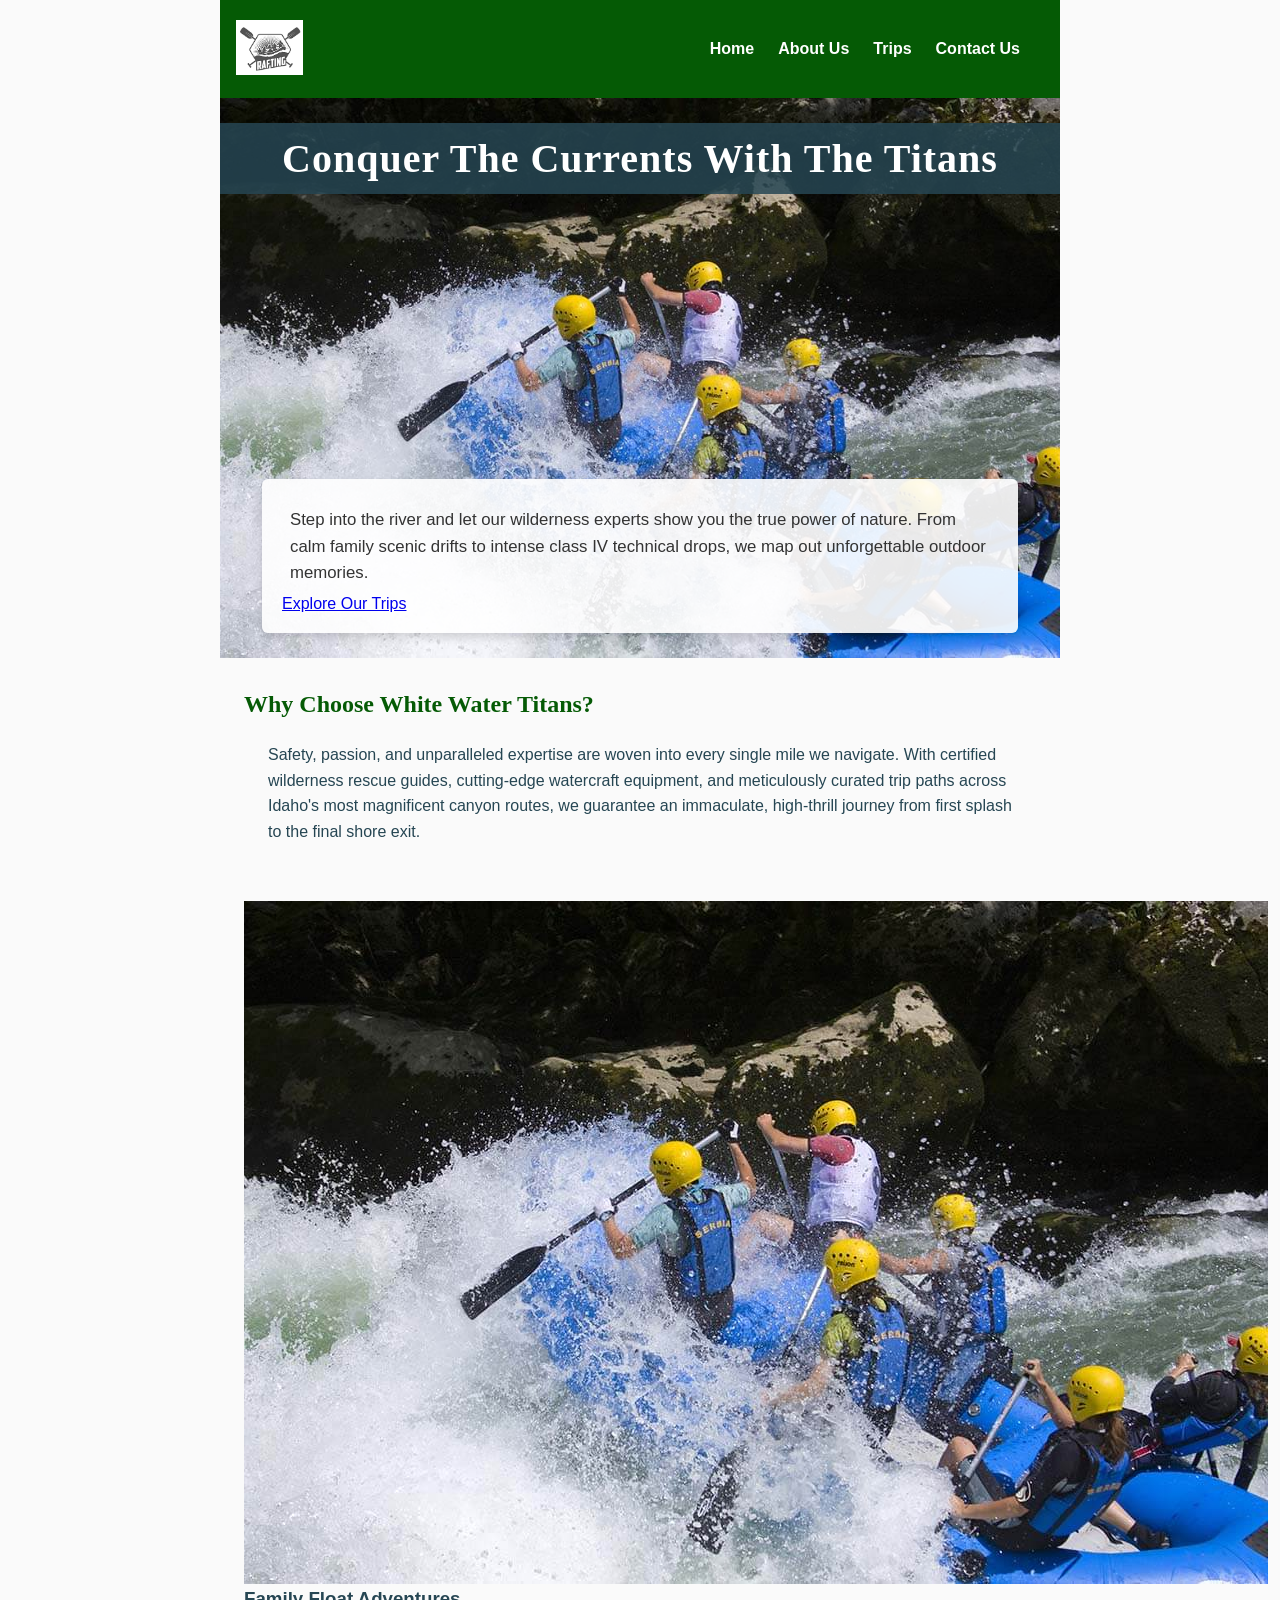
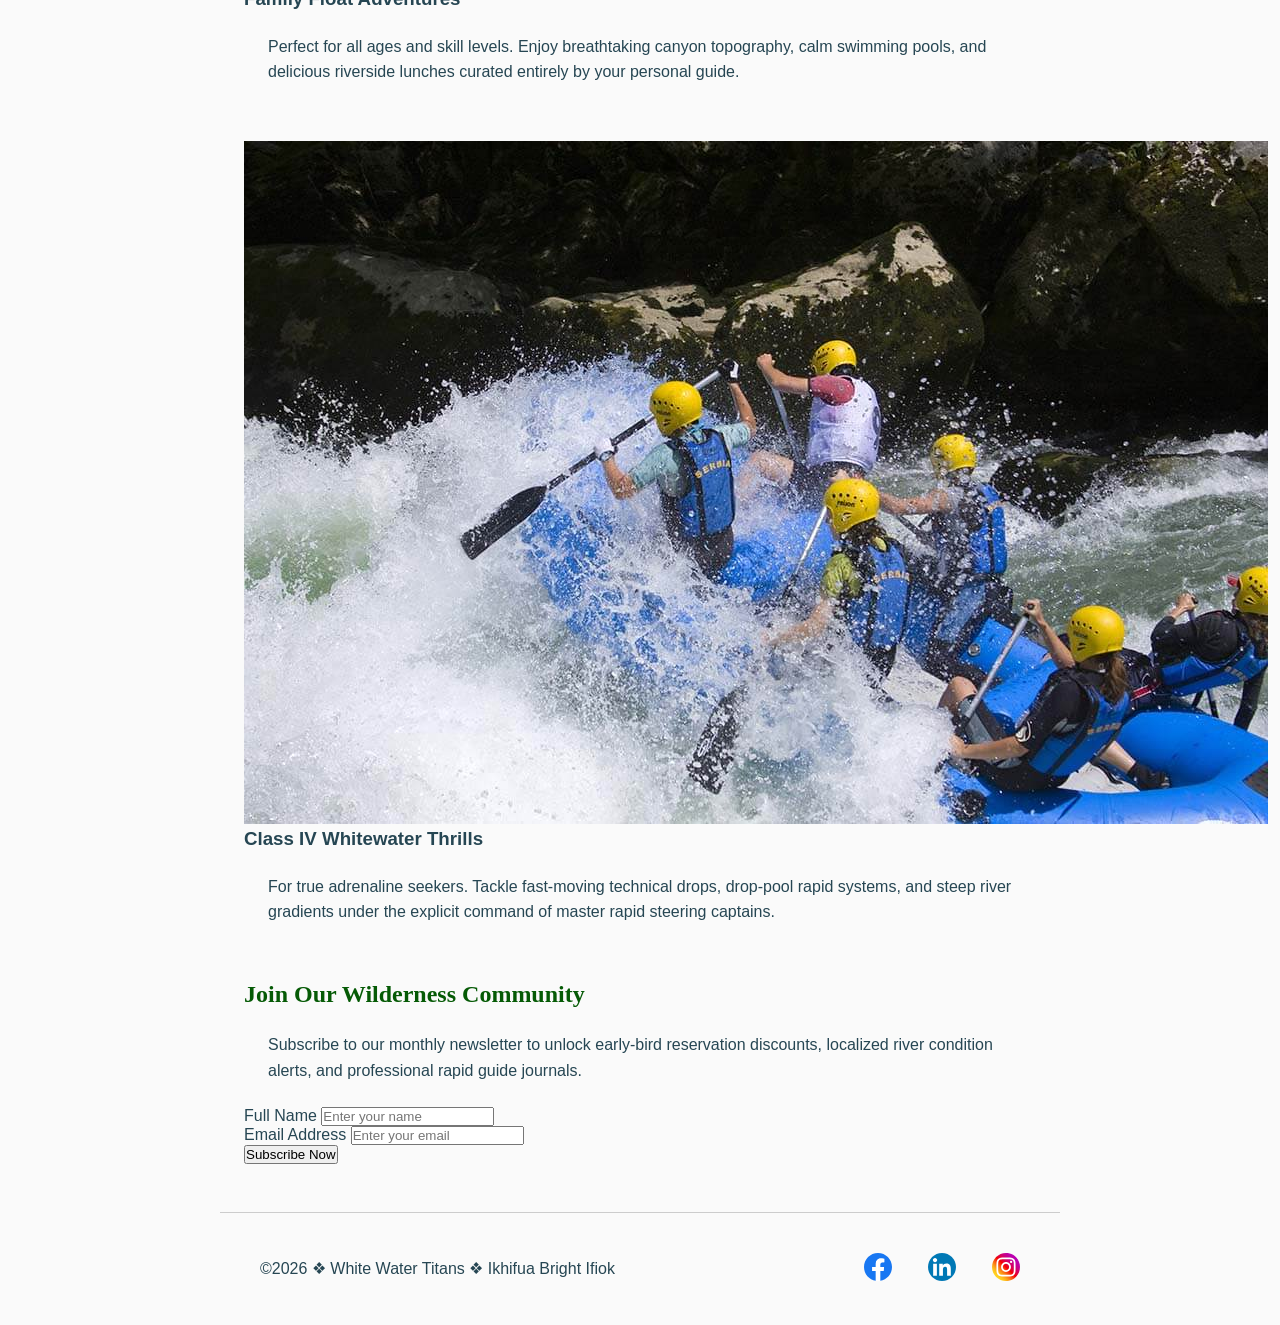
==== wwr/index.html @ 0ec6a038 "add" ====
<!DOCTYPE html>
<html lang="en-US">

<head>
    <meta charset="utf-8">
    <meta name="viewport" content="width=device-width, initial-scale=1.0">
    <title>Home | White Water Titans</title>
    <meta name="description"
      content="Welcome to White Water Titans. Experience premium, master-guided whitewater river rafting adventures, customized family packages, and extreme rapid running.">
    <meta name="author" content="Ikhifua Bright Ifiok">
    <link rel="stylesheet" href="styles/rafting.css">
</head>

<body>
    <header>
        <div class="logo-box">
            <img src="images/logo.png" alt="White Water Titans Logo">
        </div>
        <nav>
            <ul>
                <li><a href="index.html">Home</a></li>
                <li><a href="about.html">About Us</a></li>
                <li><a href="trips.html">Trips</a></li>
                <li><a href="contact.html">Contact Us</a></li>
            </ul>
        </nav>
    </header>

    <main>
        <div class="hero">
            <img src="images/hero.jpg" alt="Rafting team navigating high energy river rapids"
              class="hero-bg">
            <h1>Conquer The Currents With The Titans</h1>
            <article>
                <p>Step into the river and let our wilderness experts show you the true power of
                    nature. From calm family scenic drifts to intense class IV technical drops, we
                    map out unforgettable outdoor memories.</p>
                <a href="trips.html" class="hero-cta">Explore Our Trips</a>
            </article>
        </div>

        <section class="home-intro">
            <h2>Why Choose White Water Titans?</h2>
            <p>Safety, passion, and unparalleled expertise are woven into every single mile we
                navigate. With certified wilderness rescue guides, cutting-edge watercraft
                equipment, and meticulously curated trip paths across Idaho's most magnificent
                canyon routes, we guarantee an immaculate, high-thrill journey from first splash to
                the final shore exit.</p>
        </section>

        <div class="home-grid">
            <section class="grid-card">
                <img src="images/hero.jpg"
                  alt="Smiling family wearing life jackets paddling together on a scenic calm river float">
                <h3>Family Float Adventures</h3>
                <p>Perfect for all ages and skill levels. Enjoy breathtaking canyon topography, calm
                    swimming pools, and delicious riverside lunches curated entirely by your
                    personal guide.</p>
            </section>

            <section class="grid-card">
                <img src="images/hero.jpg"
                  alt="Rafters pushing through a massive high-cresting white water wave wall">
                <h3>Class IV Whitewater Thrills</h3>
                <p>For true adrenaline seekers. Tackle fast-moving technical drops, drop-pool rapid
                    systems, and steep river gradients under the explicit command of master rapid
                    steering captains.</p>
            </section>
        </div>

        <section class="newsletter-box">
            <div class="newsletter-content">
                <h2>Join Our Wilderness Community</h2>
                <p>Subscribe to our monthly newsletter to unlock early-bird reservation discounts,
                    localized river condition alerts, and professional rapid guide journals.</p>
            </div>
            <form action="#" method="post" class="newsletter-form">
                <div class="form-group">
                    <label for="subscriber-name">Full Name</label>
                    <input type="text" id="subscriber-name" name="subscriber-name"
                      placeholder="Enter your name" required>
                </div>
                <div class="form-group">
                    <label for="subscriber-email">Email Address</label>
                    <input type="email" id="subscriber-email" name="subscriber-email"
                      placeholder="Enter your email" required>
                </div>
                <button type="submit">Subscribe Now</button>
            </form>
        </section>
    </main>

    <footer>
        <p>©2026 ❖ White Water Titans ❖ Ikhifua Bright Ifiok</p>
        <nav class="socialmedia">
            <a href="https://facebook.com" target="_blank">
                <img src="images/facebook.svg" alt="Follow White Water Titans on Facebook">
            </a>
            <a href="https://www.linkedin.com/in/bright-ikhifua-677a4b2b0/" target="_blank">
                <img src="images/linkedin.svg" alt="Connect with our team on LinkedIn">
            </a>
            <a href="https://instagram.com" target="_blank">
                <img src="images/instagram.svg"
                  alt="Follow White Water Titans on Instagram for regular rapid running photos">
            </a>
        </nav>
    </footer>
</body>

</html>
---- wwr/styles/rafting.css ----
:root {
  --primary-color: #055a05;
  --secondary-color: #f4a261;
  --accent1-color: #264653;
  --accent2-color: #e9c46a;
  --heading-font: "Times New Roman", "Georgia", serif;
  --body-font: Arial, Helvetica, sans-serif;
  --light-border: #ccc;
}

* {
  margin: 0;
  padding: 0;
  box-sizing: border-box;
}

body {
  font-family: var(--body-font);
  color: var(--accent1-color);
  background-color: #fafafa;
}

header,
main,
footer {
  width: 840px;
  margin: 0 auto;
}

header {
  background-color: var(--primary-color);
  color: var(--accent2-color);
  padding: 1rem;
  display: grid;
  grid-template-columns: auto 1fr;
  align-items: center;
}

header .logo-box img {
  height: 55px;
  width: auto;
}

nav {
  justify-self: end;
}

nav ul {
  display: flex;
  list-style: none;
  gap: 1.5rem;
}

nav a {
  color: #ffffff;
  text-decoration: none;
  font-weight: bold;
  font-size: 1rem;
}

nav a:hover {
  text-decoration: underline;
  color: var(--secondary-color);
}

h1,
h2 {
  font-family: var(--heading-font);
  color: var(--primary-color);
}

p {
  line-height: 1.6;
}

nav,
p,
section,
article {
  margin: 16px;
  padding: 8px;
}

footer {
  display: flex;
  justify-content: space-between;
  align-items: center;
  border-top: 1px solid #ccc;
  margin-top: 40px;
  padding: 1rem;
}

.socialmedia {
  display: flex;
  justify-content: flex-end;
  gap: 1.5rem;
}

.socialmedia a {
  text-decoration: none;
}

.socialmedia img {
  width: 28px;
  height: 28px;
  margin-left: 12px;
}

.hero {
  position: relative;
  margin-bottom: 25px;
}

.hero img.hero-bg {
  display: block;
  width: 100%;
  height: auto;
}

.hero h1 {
  position: absolute;
  top: 25px;
  width: 100%;
  padding: 12px;
  text-align: center;
  background-color: rgba(38, 70, 83, 0.85);
  color: #ffffff;
  font-size: 2.5rem;
  letter-spacing: 1px;
}

.hero article {
  position: absolute;
  bottom: 25px;
  left: 5%;
  width: 90%;
  background-color: rgba(255, 255, 255, 0.9);
  padding: 20px;
  border-radius: 6px;
  margin: 0;
  box-shadow: 0 4px 10px rgba(0, 0, 0, 0.15);
}

.hero article p {
  margin: 0;
  color: #333333;
  font-size: 1.05rem;
}

.hero article img {
  float: right;
  width: 120px;
  height: auto;
  margin-left: 18px;
  border-radius: 4px;
  border: 3px solid var(--secondary-color);
}

.adventure-gallery {
  display: grid;
  grid-template-columns: repeat(auto-fit, minmax(150px, 1fr));
  gap: 1.5rem;
  margin-top: 1.5rem;
}

.adventure-gallery figure {
  margin: 0;
  background-color: #ffffff;
  border: 1px solid var(--light-border);
  border-radius: 4px;
  overflow: hidden;
  box-shadow: 0 2px 4px rgba(0, 0, 0, 0.05);
  text-align: center;
}

.adventure-gallery img {
  width: 100%;
  height: 130px;
  object-fit: cover;
  display: block;
}

.adventure-gallery figcaption {
  padding: 0.5rem;
  font-size: 0.9rem;
  color: var(--accent1-color);
  font-weight: bold;
}

.company-heading {
  text-align: center;
  margin: 1.5rem 0;
}

.company-address {
  font-size: 1.1rem;
  line-height: 1.6;
  margin-top: 0.5rem;
  font-style: normal;
}

.contact-grid {
  display: flex;
  gap: 24px;
  margin: 1.5rem 16px;
}

.map-box,
.form-box {
  flex: 1;
  min-width: 300px;
}

.map-box iframe {
  width: 100%;
  height: 100%;
  min-height: 440px;
  border: 1px solid var(--light-border);
}

.form-box form {
  background-color: #eee;
  padding: 24px;
  border: 1px solid var(--light-border);
}

.input-control {
  margin-bottom: 1rem;
}

.input-control label {
  display: block;
  font-weight: bold;
  margin-bottom: 0.25rem;
}

.input-control input,
.input-control textarea {
  width: 100%;
  padding: 10px;
  border: 1px solid var(--light-border);
  font-family: var(--body-font);
  font-size: 1rem;
}

.purpose-selection {
  border: none;
  margin: 1rem 0;
  padding: 0;
}

.purpose-selection legend {
  font-weight: bold;
  margin-bottom: 0.5rem;
}

.radio-item,
.checkbox-control {
  display: flex;
  align-items: center;
  gap: 8px;
  margin-bottom: 0.5rem;
}

.radio-item label,
.checkbox-control label {
  margin: 0;
  padding: 0;
  font-weight: normal;
}

.checkbox-control {
  margin: 1.25rem 0;
}

.form-box button[type="submit"] {
  display: block;
  width: 100%;
  padding: 12px;
  background-color: #ddd;
  color: #111;
  border: 1px solid #999;
  font-size: 1rem;
  font-weight: bold;
  cursor: pointer;
  transition: background-color 0.2s ease;
}

.form-box button[type="submit"]:hover {
  background-color: var(--accent2-color);
  color: var(--accent1-color);
}

.management-section {
  background-color: #eee;
  padding: 24px;
  border: 1px solid var(--light-border);
  margin: 2rem 16px;
}

.management-section h2 {
  text-align: center;
  margin-bottom: 1.5rem;
}

.management-grid {
  display: grid;
  grid-template-columns: repeat(3, 1fr);
  gap: 20px;
}

.management-grid figure {
  background: #ffffff;
  border: 1px solid var(--light-border);
  text-align: center;
  padding: 12px;
  margin: 0;
}

.management-grid img {
  width: 100%;
  height: 160px;
  object-fit: cover;
  display: block;
}

.management-grid figcaption {
  margin-top: 10px;
  font-size: 0.95rem;
  line-height: 1.4;
}
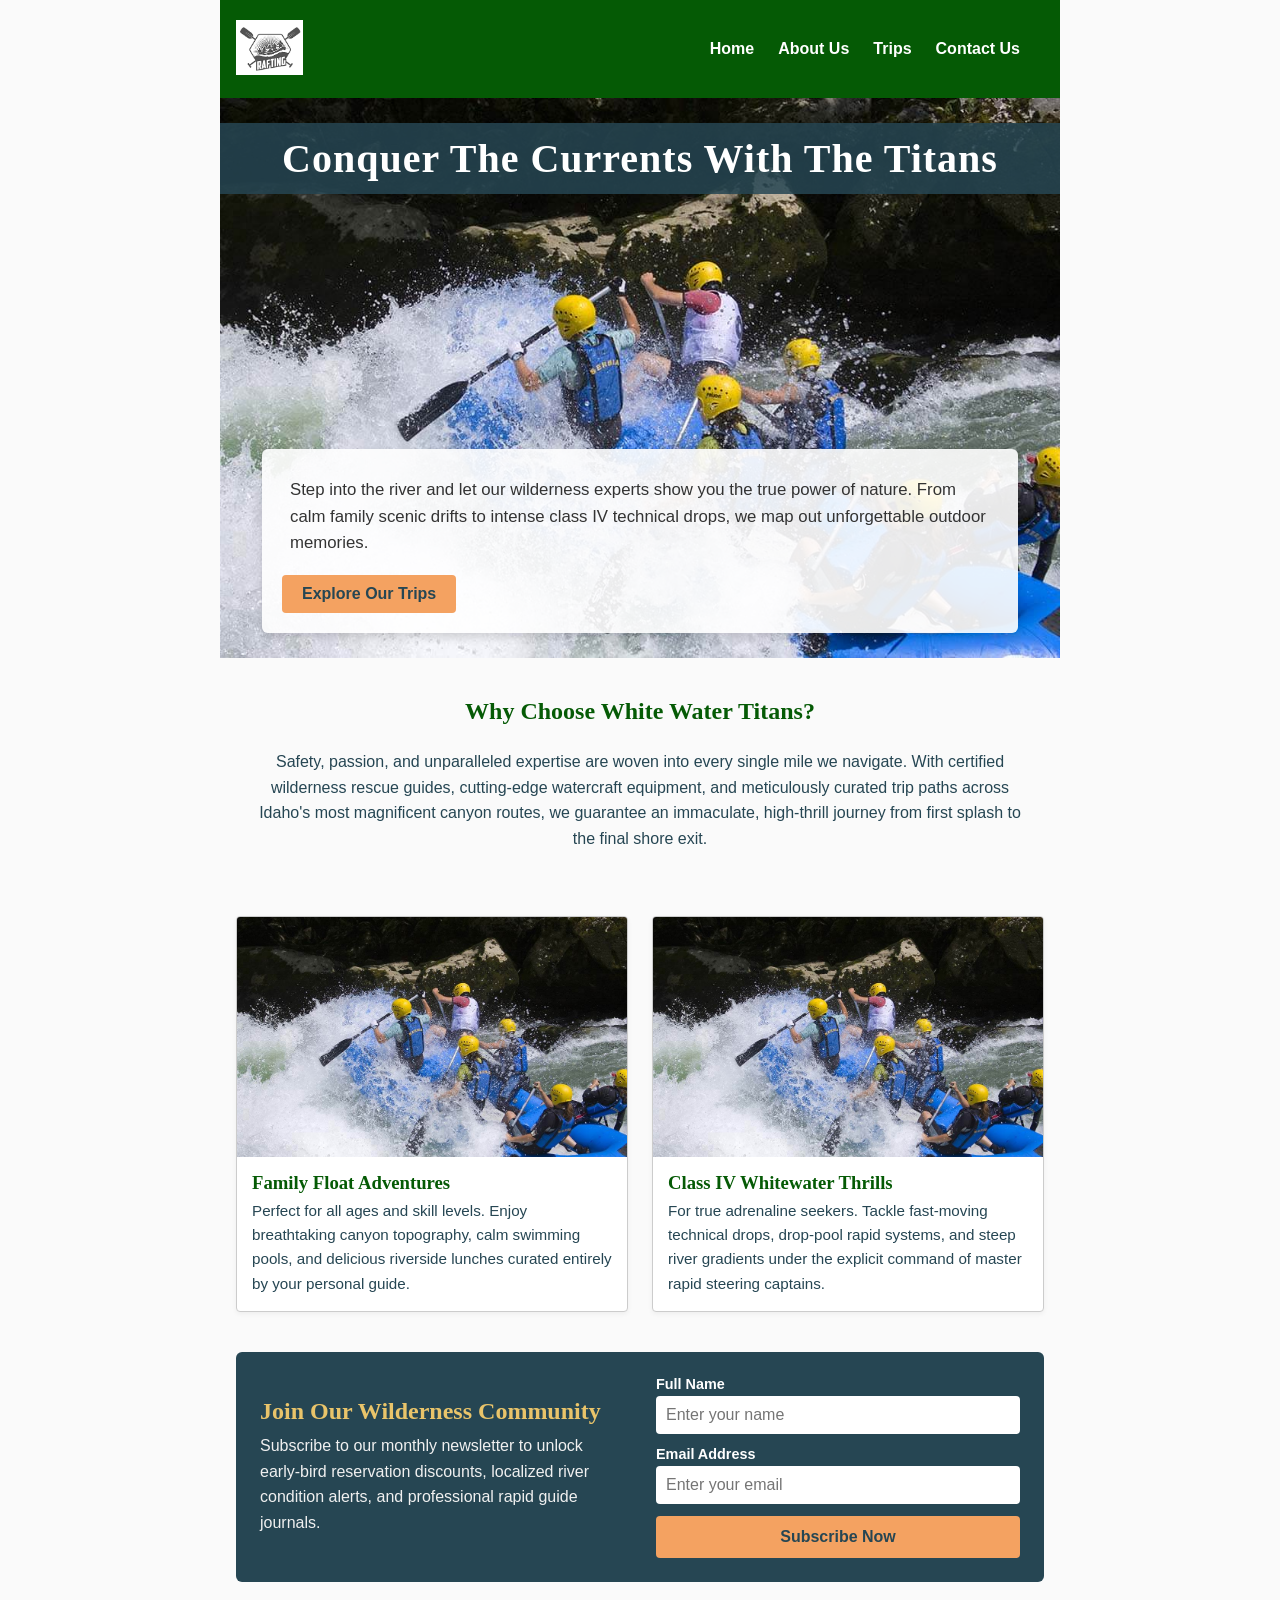
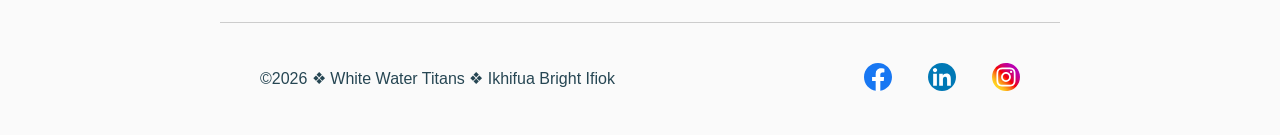
==== commit 335799d6: "add" ====
--- a/wwr/index.html
+++ b/wwr/index.html
@@ -32,6 +32,7 @@
               class="hero-bg">
             <h1>Conquer The Currents With The Titans</h1>
             <article>
+                <h2 style="display: none;">Welcome to White Water Titans</h2>
                 <p>Step into the river and let our wilderness experts show you the true power of
                     nature. From calm family scenic drifts to intense class IV technical drops, we
                     map out unforgettable outdoor memories.</p>
--- a/wwr/styles/rafting.css
+++ b/wwr/styles/rafting.css
@@ -64,7 +64,8 @@
 }
 
 h1,
-h2 {
+h2,
+h3 {
   font-family: var(--heading-font);
   color: var(--primary-color);
 }
@@ -328,4 +329,257 @@
   margin-top: 10px;
   font-size: 0.95rem;
   line-height: 1.4;
+}
+
+.home-intro {
+  text-align: center;
+  margin: 2rem auto;
+}
+
+.home-grid {
+  display: grid;
+  grid-template-columns: 1fr 1fr;
+  gap: 24px;
+  margin: 1.5rem 16px;
+}
+
+.grid-card {
+  background-color: #ffffff;
+  border: 1px solid var(--light-border);
+  border-radius: 4px;
+  overflow: hidden;
+  box-shadow: 0 2px 5px rgba(0, 0, 0, 0.05);
+  margin: 0;
+  padding: 0;
+}
+
+.grid-card img {
+  width: 100%;
+  height: 240px;
+  object-fit: cover;
+  display: block;
+  margin: 0;
+  padding: 0;
+}
+
+.grid-card h3 {
+  padding: 15px 15px 5px 15px;
+  margin: 0;
+}
+
+.grid-card p {
+  padding: 0 15px 15px 15px;
+  margin: 0;
+  font-size: 0.95rem;
+}
+
+.newsletter-box {
+  background-color: var(--accent1-color);
+  color: #ffffff;
+  border-radius: 6px;
+  padding: 24px;
+  margin: 2.5rem 16px;
+  display: grid;
+  grid-template-columns: 1fr 1fr;
+  gap: 32px;
+  align-items: center;
+}
+
+.newsletter-content {
+  margin: 0;
+  padding: 0;
+}
+
+.newsletter-content h2 {
+  color: var(--accent2-color);
+  margin-bottom: 8px;
+}
+
+.newsletter-content p {
+  color: #f0f0f0;
+  margin: 0;
+  padding: 0;
+}
+
+.newsletter-form {
+  display: flex;
+  flex-direction: column;
+  gap: 12px;
+  margin: 0;
+  padding: 0;
+}
+
+.newsletter-form .form-group {
+  display: flex;
+  flex-direction: column;
+  gap: 4px;
+}
+
+.newsletter-form label {
+  font-weight: bold;
+  font-size: 0.9rem;
+  color: #ffffff;
+}
+
+.newsletter-form input {
+  padding: 10px;
+  border: none;
+  border-radius: 4px;
+  font-size: 1rem;
+  width: 100%;
+}
+
+.newsletter-form button {
+  padding: 12px;
+  background-color: var(--secondary-color);
+  color: var(--accent1-color);
+  border: none;
+  border-radius: 4px;
+  font-size: 1rem;
+  font-weight: bold;
+  cursor: pointer;
+  transition: background-color 0.2s;
+}
+
+.newsletter-form button:hover {
+  background-color: var(--accent2-color);
+}
+
+.hero-cta {
+  display: inline-block;
+  background-color: var(--secondary-color);
+  color: var(--accent1-color);
+  padding: 10px 20px;
+  text-decoration: none;
+  font-weight: bold;
+  border-radius: 4px;
+  margin-top: 10px;
+  transition: background-color 0.2s;
+}
+
+.hero-cta:hover {
+  background-color: var(--accent2-color);
+}
+
+.trips-hero {
+  background-color: var(--accent1-color);
+  color: #ffffff;
+  padding: 40px;
+  text-align: center;
+  margin: 1.5rem 16px;
+  border-radius: 6px;
+}
+
+.trips-cta-banner h1 {
+  color: var(--accent2-color);
+  font-size: 2.2rem;
+  margin-bottom: 12px;
+}
+
+.trips-cta-banner p {
+  margin-bottom: 15px;
+}
+
+.cta-button {
+  display: inline-block;
+  background-color: var(--secondary-color);
+  color: var(--accent1-color);
+  padding: 10px 20px;
+  text-decoration: none;
+  font-weight: bold;
+  border-radius: 4px;
+}
+
+.cta-button:hover {
+  background-color: var(--accent2-color);
+}
+
+.trips-container {
+  margin: 2rem 16px;
+}
+
+.trips-container h2 {
+  text-align: center;
+  margin-bottom: 1.5rem;
+}
+
+.trips-grid {
+  display: grid;
+  grid-template-columns: 1fr;
+  gap: 28px;
+  margin: 0;
+  padding: 0;
+}
+
+.trip-card {
+  background-color: #ffffff;
+  border: 1px solid var(--light-border);
+  border-radius: 6px;
+  overflow: hidden;
+  display: grid;
+  grid-template-columns: 300px 1fr;
+  margin: 0;
+  padding: 0;
+  box-shadow: 0 2px 6px rgba(0, 0, 0, 0.05);
+}
+
+.trip-card img {
+  width: 100%;
+  height: 100%;
+  object-fit: cover;
+  display: block;
+  margin: 0;
+  padding: 0;
+}
+
+.trip-info {
+  padding: 20px;
+  margin: 0;
+}
+
+.trip-info h3 {
+  margin-bottom: 8px;
+}
+
+.trip-info p {
+  margin: 0 0 10px 0;
+  padding: 0;
+}
+
+.table-section {
+  margin: 3rem 16px 1rem 16px;
+}
+
+.table-section h2 {
+  text-align: center;
+  margin-bottom: 1.5rem;
+}
+
+.table-wrapper {
+  overflow-x: auto;
+}
+
+table {
+  width: 100%;
+  border-collapse: collapse;
+  background-color: #ffffff;
+  border: 1px solid var(--light-border);
+}
+
+th,
+td {
+  padding: 12px;
+  text-align: left;
+  border-bottom: 1px solid var(--light-border);
+}
+
+th {
+  background-color: var(--primary-color);
+  color: #ffffff;
+  font-family: var(--body-font);
+  font-weight: bold;
+}
+
+tr:nth-child(even) {
+  background-color: #f2f2f2;
 }
